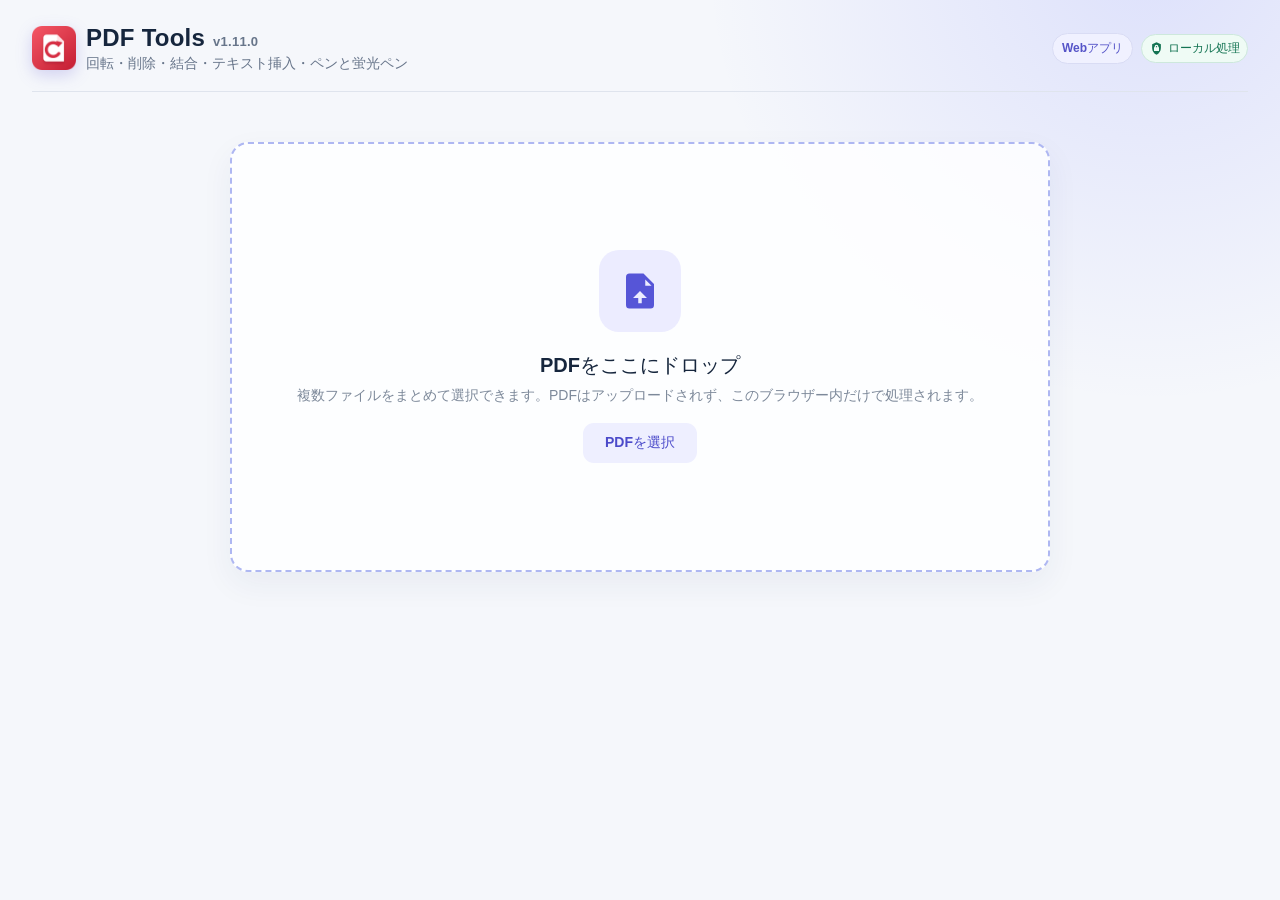
==== index.html @ 65c55e87 "テキストを置いたあとでも文字サイズを変えられるようにした これまで文字サイズのつまみは、次に置くテキストの既定値を変えるだけで、 すでに置いたテキストには効かなかった。「選択」で既存のテキストを選んで" ====
<!doctype html>
<html lang="ja">
  <head>
    <meta charset="utf-8">
    <meta name="viewport" content="width=device-width, initial-scale=1">
    <meta name="description" content="PDFの回転・ページ削除・並べ替え・結合と、テキストの挿入や線の描き込みを、ブラウザー内だけで行える無料Webアプリです。">
    <meta name="theme-color" content="#f5f7fb">
    <title>PDF 回転・削除・結合・書き込み</title>
    <link rel="icon" href="icons/icon.svg" type="image/svg+xml">
    <link rel="manifest" href="app.webmanifest">
    <link rel="stylesheet" href="editor.css">
  </head>
  <body>
    <main class="app">
      <header class="app-header">
        <div class="brand">
          <img src="icons/icon-48.png" width="44" height="44" alt="">
          <div>
            <h1><span>PDF Tools</span><span id="app-version" class="app-version">v1.11.0</span></h1>
            <p>回転・削除・結合・テキスト挿入・ペンと蛍光ペン</p>
          </div>
        </div>
        <div class="header-badges">
          <span class="tab-badge">Webアプリ</span>
          <span class="local-badge" title="PDFは外部へ送信されません">
            <svg viewBox="0 0 24 24" aria-hidden="true">
              <path d="M12 2 5 5v6c0 4.7 2.9 9 7 11 4.1-2 7-6.3 7-11V5l-7-3Zm0 4a3 3 0 0 1 3 3v1h1v6H8v-6h1V9a3 3 0 0 1 3-3Zm0 2a1 1 0 0 0-1 1v1h2V9a1 1 0 0 0-1-1Z"/>
            </svg>
            ローカル処理
          </span>
        </div>
      </header>

      <section id="boot-notice" class="boot-notice" role="alert" hidden>
        <div class="boot-notice-icon" aria-hidden="true">
          <svg viewBox="0 0 24 24">
            <path d="M12 2 1 21h22L12 2Zm0 5 7.5 12h-15L12 7Zm-1 4v4h2v-4h-2Zm0 5v2h2v-2h-2Z"/>
          </svg>
        </div>
        <h2 id="boot-notice-title">このままでは操作できません</h2>
        <p id="boot-notice-message">
          index.html をファイルとして直接開いているため、ブラウザーの制限（CORS）で
          このアプリのスクリプトが読み込めず、ドロップとボタンが反応しません。
          ローカルサーバー経由で開いてください。
        </p>
        <ol class="boot-notice-steps">
          <li>このフォルダーにある <code>start.cmd</code> をダブルクリックします。</li>
          <li>ブラウザーが <code>http://127.0.0.1:8000/</code> で自動的に開きます。</li>
        </ol>
        <p class="boot-notice-alt">
          Windows以外や手動で起動する場合は、このフォルダーで
          <code>python3 serve.py</code> を実行してください。
        </p>
      </section>

      <section id="drop-zone" class="drop-zone" tabindex="0" role="button" aria-label="PDFファイルを選択">
        <input id="file-input" type="file" accept="application/pdf,.pdf" multiple hidden>
        <div class="drop-icon" aria-hidden="true">
          <svg viewBox="0 0 24 24">
            <path d="M14 2H6a2 2 0 0 0-2 2v16a2 2 0 0 0 2 2h12a2 2 0 0 0 2-2V8l-6-6Zm1 3.4L18.6 9H15V5.4ZM12 12l4 4h-3v3h-2v-3H8l4-4Z"/>
          </svg>
        </div>
        <strong>PDFをここにドロップ</strong>
        <span>複数ファイルをまとめて選択できます。PDFはアップロードされず、このブラウザー内だけで処理されます。</span>
        <button id="choose-button" class="secondary-button" type="button">PDFを選択</button>
      </section>

      <section id="editor" class="editor" hidden>
        <div class="workspace-layout">
          <aside class="editor-sidebar">
            <section class="files-section" aria-labelledby="files-title">
              <div class="section-heading">
                <div>
                  <h2 id="files-title">結合するPDF</h2>
                  <p>上から順に連結します。ドラッグまたは矢印で並べ替え、ダブルクリックで1ページ目を開けます</p>
                </div>
                <button id="add-files-button" class="add-button" type="button">
                  <span aria-hidden="true">＋</span> 追加
                </button>
              </div>
              <div id="file-list" class="file-list" aria-label="結合するPDFの順番"></div>
            </section>

            <div class="save-panel">
              <button id="save-button" class="save-button" type="button">
                <svg viewBox="0 0 24 24" aria-hidden="true">
                  <path d="M5 20h14v-2H5v2ZM19 9h-4V3H9v6H5l7 7 7-7Z"/>
                </svg>
                <span id="save-label">編集後のPDFを保存</span>
              </button>
              <p class="privacy-note">元ファイルは変更されません。処理はこの端末内だけで行われます。</p>
            </div>
          </aside>

          <section class="pages-section" aria-labelledby="pages-title">
            <div class="section-heading pages-heading">
              <div>
                <h2 id="pages-title">ページ編集</h2>
                <p>クリックで複数選択、上部のグリップをドラッグしてページ順を変更、ダブルクリックでページを開いて編集できます</p>
              </div>
              <span id="page-count" class="page-count"></span>
            </div>

            <div class="selection-toolbar">
              <span id="selected-count">選択なし</span>
              <div class="selection-actions">
                <button id="select-all-button" class="toolbar-button" type="button">すべて選択</button>
                <button id="clear-selection-button" class="toolbar-button" type="button" disabled>解除</button>
                <button id="undo-delete-button" class="toolbar-button undo" type="button" hidden>削除を戻す</button>
                <button id="delete-selected-button" class="delete-button" type="button" disabled>
                  <svg viewBox="0 0 24 24" aria-hidden="true">
                    <path d="M7 21a2 2 0 0 1-2-2V7h14v12a2 2 0 0 1-2 2H7ZM9 17h2V10H9v7Zm4 0h2V10h-2v7Zm3.5-13-1-1h-7l-1 1H4v2h16V4h-3.5Z"/>
                  </svg>
                  選択ページを削除
                </button>
              </div>
            </div>

            <div id="page-grid" class="page-grid" aria-label="PDFのページ一覧"></div>
          </section>
        </div>
      </section>

      <div id="page-editor" class="page-editor" role="dialog" aria-modal="true" aria-labelledby="page-editor-title" hidden>
        <div class="page-editor-panel">
          <header class="page-editor-header">
            <div class="page-editor-heading">
              <h2 id="page-editor-title">ページ編集</h2>
              <p id="page-editor-subtitle"></p>
            </div>
            <div class="page-editor-header-actions">
              <button id="page-editor-mode" class="mode-button" type="button" aria-pressed="false">編集モードにする</button>
              <button id="page-editor-close" class="page-editor-close" type="button" aria-label="閉じる">✕</button>
            </div>
          </header>

          <div id="page-editor-toolbar" class="page-editor-toolbar" hidden>
            <div class="tool-group" role="group" aria-label="選択">
              <button class="tool-button" type="button" data-tool="select" aria-pressed="false">選択</button>
            </div>
            <div class="tool-set" role="group" aria-labelledby="tool-set-text">
              <span class="tool-set-label" id="tool-set-text">テキスト</span>
              <button class="tool-button" type="button" data-tool="text" aria-pressed="false" aria-label="クリックした位置にテキストを挿入する">挿入</button>
              <button class="tool-button" type="button" data-tool="arrow" aria-pressed="false" aria-label="選んだテキストから指し示す矢印を追加する">
                <svg class="tool-icon" viewBox="0 0 24 24" aria-hidden="true">
                  <path class="stroke-sample" d="M4 20 17.5 6.5M17.5 6.5H11M17.5 6.5V13"/>
                </svg>
                矢印を追加
              </button>
            </div>
            <div class="tool-set" role="group" aria-labelledby="tool-set-pen">
              <span class="tool-set-label" id="tool-set-pen">ペン</span>
              <button class="tool-button" type="button" data-tool="pen" aria-pressed="true" aria-label="ペンでなぞって描く">
                <svg class="tool-icon" viewBox="0 0 24 24" aria-hidden="true">
                  <path class="stroke-sample" d="M3 14q3-6 6 0t6 0 6 0"/>
                </svg>
                フリー
              </button>
              <button class="tool-button" type="button" data-tool="line" aria-pressed="false" aria-label="ペンで直線を描く">
                <svg class="tool-icon" viewBox="0 0 24 24" aria-hidden="true">
                  <path class="stroke-sample" d="M3 18 21 6"/>
                </svg>
                直線
              </button>
            </div>
            <div class="tool-set marker-set" role="group" aria-labelledby="tool-set-marker">
              <span class="tool-set-label" id="tool-set-marker">蛍光ペン</span>
              <button class="tool-button" type="button" data-tool="marker" aria-pressed="false" aria-label="蛍光ペンでなぞって塗る">
                <svg class="tool-icon" viewBox="0 0 24 24" aria-hidden="true">
                  <path class="stroke-sample marker-sample" d="M3 13q3-4 6 0t6 0 6 0"/>
                </svg>
                フリー
              </button>
              <button class="tool-button" type="button" data-tool="marker-line" aria-pressed="false" aria-label="蛍光ペンで直線を引く">
                <svg class="tool-icon" viewBox="0 0 24 24" aria-hidden="true">
                  <path class="stroke-sample marker-sample" d="M3 17 21 7"/>
                </svg>
                直線
              </button>
            </div>
            <label class="tool-field">
              <span>色</span>
              <input id="annotation-color" type="color" value="#1d4ed8">
            </label>
            <label class="tool-field">
              <span id="annotation-thickness-label">ペンの太さ</span>
              <input id="annotation-thickness" type="range" min="1" max="16" step="1" value="3">
              <output id="annotation-thickness-value">3</output>
            </label>
            <label class="tool-field">
              <span>文字サイズ</span>
              <input id="annotation-font-size" type="range" min="8" max="72" step="1" value="18">
              <output id="annotation-font-size-value">18</output>
            </label>
            <div class="tool-group">
              <button id="annotation-undo" class="tool-button" type="button">元に戻す</button>
              <button id="annotation-delete" class="tool-button" type="button">選択を削除</button>
              <button id="annotation-clear" class="tool-button" type="button">すべて消去</button>
            </div>
          </div>

          <div id="page-editor-stage" class="page-editor-stage">
            <div id="page-editor-surface" class="page-editor-surface">
              <canvas id="page-editor-canvas"></canvas>
              <canvas id="annotation-canvas" class="annotation-canvas"></canvas>
              <textarea id="annotation-text-input" class="annotation-text-input" spellcheck="false" wrap="off" aria-label="挿入するテキスト" hidden></textarea>
            </div>
          </div>

          <footer class="page-editor-footer">
            <p id="page-editor-hint" class="page-editor-hint"></p>
            <div class="page-editor-actions">
              <div class="zoom-group" role="group" aria-label="表示倍率">
                <button id="page-zoom-out" class="tool-button" type="button" aria-label="縮小">－</button>
                <span id="page-zoom-value" class="zoom-value">100%</span>
                <button id="page-zoom-in" class="tool-button" type="button" aria-label="拡大">＋</button>
                <button id="page-zoom-fit" class="tool-button" type="button">全体表示</button>
                <span class="zoom-hint">Ctrl+ホイールで拡大縮小 ・ 右ドラッグで移動</span>
              </div>
              <button id="page-editor-previous" class="tool-button" type="button">前のページ</button>
              <button id="page-editor-next" class="tool-button" type="button">次のページ</button>
              <button id="page-editor-done" class="done-button" type="button">編集を終える</button>
            </div>
          </footer>
        </div>
      </div>

      <div id="status" class="status" role="status" aria-live="polite"></div>
    </main>

    <!--
      このスクリプトだけは、他のスクリプトが読み込めない状況でも動く必要があるため
      インラインの通常スクリプトとして書いている。file:// で直接開いた場合、
      ブラウザーは type="module" のスクリプトを CORS で拒否するため、
      アプリ本体は起動できず画面が無反応になる。その状況を利用者へ知らせる。
    -->
    <script>
      (function () {
        function showNotice(title, message) {
          var notice = document.querySelector("#boot-notice");
          if (!notice || window.pdfToolsReady) {
            return;
          }
          if (title) {
            notice.querySelector("#boot-notice-title").textContent = title;
          }
          if (message) {
            notice.querySelector("#boot-notice-message").textContent = message;
          }
          var dropZone = document.querySelector("#drop-zone");
          if (dropZone) {
            dropZone.hidden = true;
          }
          notice.hidden = false;
        }

        if (location.protocol === "file:") {
          showNotice();
          return;
        }

        window.addEventListener(
          "error",
          function (event) {
            var target = event.target;
            if (!target || target.tagName !== "SCRIPT" || target === document.currentScript) {
              return;
            }
            showNotice(
              "アプリを読み込めませんでした",
              "必要なスクリプトを読み込めませんでした。ファイルが揃っているか確認し、" +
                "ローカルサーバー経由で開き直してください。"
            );
          },
          true
        );
      })();
    </script>
    <script src="vendor/pdf-lib.min.js"></script>
    <script src="pdf-core.js"></script>
    <script type="module" src="editor.js"></script>
  </body>
</html>
---- editor.css ----
:root {
  color-scheme: light;
  font-family: "Segoe UI", "Yu Gothic UI", "Meiryo", sans-serif;
  color: #16263d;
  background: #f5f7fb;
  font-synthesis: none;
}

* {
  box-sizing: border-box;
}

[hidden] {
  display: none !important;
}

body {
  min-width: 720px;
  min-height: 100vh;
  margin: 0;
  overflow-x: hidden;
  font-size: 16px;
  background:
    radial-gradient(circle at 90% -5%, rgba(85, 98, 255, 0.15), transparent 30%),
    #f5f7fb;
}

button {
  font: inherit;
}

.app {
  width: min(1480px, 100%);
  min-height: 100vh;
  margin: 0 auto;
  padding: 24px 32px 48px;
}

.app-header,
.brand,
.header-badges,
.section-heading,
.file-row,
.file-actions,
.selection-toolbar,
.selection-actions,
.local-badge {
  display: flex;
  align-items: center;
}

.app-header {
  justify-content: space-between;
  gap: 12px;
  margin-bottom: 22px;
  padding-bottom: 18px;
  border-bottom: 1px solid #dfe4ed;
}

.brand {
  min-width: 0;
  gap: 10px;
}

.brand img {
  flex: 0 0 auto;
  filter: drop-shadow(0 5px 8px rgba(67, 57, 202, 0.2));
}

h1,
h2,
p {
  margin: 0;
}

h1 {
  display: flex;
  align-items: baseline;
  gap: 8px;
  font-size: 24px;
  line-height: 1.2;
  letter-spacing: 0.01em;
}

.app-version {
  color: #67758a;
  font-size: 13px;
  font-weight: 700;
  letter-spacing: 0.02em;
}

.brand p {
  margin-top: 2px;
  color: #67758a;
  font-size: 14px;
}

.header-badges {
  gap: 8px;
}

.tab-badge {
  padding: 6px 9px;
  border: 1px solid #d9dcf4;
  border-radius: 999px;
  color: #5554c8;
  background: #f0f1ff;
  font-size: 12px;
  font-weight: 800;
}

.local-badge {
  flex: 0 0 auto;
  gap: 4px;
  padding: 5px 7px;
  border: 1px solid #cde8dc;
  border-radius: 999px;
  color: #147453;
  background: #effbf5;
  font-size: 12px;
  font-weight: 700;
}

.local-badge svg {
  width: 15px;
  height: 15px;
  fill: currentColor;
}

.boot-notice {
  width: min(820px, 100%);
  margin: 50px auto 0;
  padding: 34px 38px 30px;
  border: 1px solid #f0c9a6;
  border-radius: 18px;
  background: #fffaf3;
  box-shadow: 0 12px 32px rgba(38, 48, 94, 0.06);
}

.boot-notice-icon {
  display: grid;
  width: 58px;
  height: 58px;
  margin-bottom: 18px;
  place-items: center;
  border-radius: 16px;
  color: #b76b12;
  background: #fdeacf;
}

.boot-notice-icon svg {
  width: 30px;
  height: 30px;
  fill: currentColor;
}

.boot-notice h2 {
  margin: 0 0 10px;
  font-size: 20px;
}

.boot-notice p {
  margin: 0;
  color: #5d6b7d;
  font-size: 14px;
  line-height: 1.75;
}

.boot-notice-steps {
  margin: 18px 0 0;
  padding-left: 22px;
  color: #16263d;
  font-size: 15px;
  line-height: 2;
}

.boot-notice-alt {
  margin-top: 18px;
  padding-top: 16px;
  border-top: 1px solid #f2ded0;
  font-size: 13px;
}

.boot-notice code {
  padding: 2px 7px;
  border-radius: 6px;
  background: #f3ece3;
  font-family: "Consolas", "Courier New", monospace;
  font-size: 0.95em;
}

.drop-zone {
  display: flex;
  width: min(820px, 100%);
  min-height: 430px;
  margin: 50px auto 0;
  padding: 46px 28px;
  flex-direction: column;
  align-items: center;
  justify-content: center;
  border: 2px dashed #aeb7f2;
  border-radius: 18px;
  outline: none;
  background: rgba(255, 255, 255, 0.82);
  box-shadow: 0 12px 32px rgba(38, 48, 94, 0.06);
  cursor: pointer;
  transition: border-color 150ms ease, background 150ms ease, transform 150ms ease;
}

.drop-zone:hover,
.drop-zone:focus-visible,
.drop-zone.dragging {
  border-color: #5857db;
  background: #fafaff;
}

.drop-zone.dragging {
  transform: scale(1.01);
}

.file-dragging .drop-zone {
  border-color: #5857db;
  background: #fafaff;
  box-shadow: 0 16px 44px rgba(67, 65, 201, 0.18);
}

.drop-icon {
  display: grid;
  width: 82px;
  height: 82px;
  margin-bottom: 20px;
  place-items: center;
  border-radius: 20px;
  color: #5655d7;
  background: #ececff;
}

.drop-icon svg {
  width: 42px;
  height: 42px;
  fill: currentColor;
}

.drop-zone strong {
  font-size: 20px;
}

.drop-zone > span {
  margin: 8px 0 18px;
  color: #7d899a;
  font-size: 14px;
}

.secondary-button,
.save-button {
  border: 0;
  border-radius: 11px;
  font-weight: 700;
  cursor: pointer;
}

.secondary-button {
  padding: 11px 22px;
  font-size: 14px;
  color: #4b4aca;
  background: #eeefff;
}

.secondary-button:hover {
  background: #e4e5ff;
}

.editor {
  animation: appear 180ms ease-out;
}

.workspace-layout {
  display: grid;
  grid-template-columns: 400px minmax(0, 1fr);
  align-items: start;
  gap: 24px;
}

.editor-sidebar {
  position: sticky;
  top: 20px;
  display: flex;
  max-height: calc(100vh - 40px);
  padding: 16px;
  flex-direction: column;
  gap: 16px;
  border: 1px solid #dfe4ed;
  border-radius: 16px;
  background: rgba(255, 255, 255, 0.84);
  box-shadow: 0 9px 28px rgba(31, 42, 79, 0.08);
  backdrop-filter: blur(8px);
}

@keyframes appear {
  from {
    opacity: 0;
    transform: translateY(4px);
  }
}

.files-section,
.pages-section {
  min-width: 0;
}

.section-heading {
  justify-content: space-between;
  gap: 10px;
  margin: 0 1px 8px;
}

.section-heading h2 {
  font-size: 17px;
  font-weight: 800;
}

.section-heading p {
  margin-top: 4px;
  color: #7a8799;
  font-size: 13px;
}

.add-button {
  flex: 0 0 auto;
  padding: 7px 10px;
  border: 1px solid #cfd3f5;
  border-radius: 9px;
  color: #4d4bc9;
  background: #f5f5ff;
  font-size: 13px;
  font-weight: 800;
  cursor: pointer;
}

.add-button:hover {
  border-color: #a9adee;
  background: #eaeaff;
}

.file-list {
  display: flex;
  max-height: calc(100vh - 260px);
  padding: 6px;
  flex-direction: column;
  gap: 6px;
  overflow-y: auto;
  border: 1px solid #dfe4ed;
  border-radius: 13px;
  background: #e9edf4;
}

.file-row {
  gap: 10px;
  min-height: 64px;
  padding: 9px;
  border: 1px solid #dce1ea;
  border-radius: 10px;
  background: #fff;
  box-shadow: 0 2px 7px rgba(31, 42, 79, 0.06);
  cursor: grab;
}

.file-row:active {
  cursor: grabbing;
}

.file-row.dragging {
  opacity: 0.5;
}

.file-row.drag-over {
  border-color: #6765e4;
  box-shadow: 0 0 0 2px rgba(103, 101, 228, 0.14);
}

.file-order {
  display: grid;
  width: 34px;
  height: 40px;
  flex: 0 0 auto;
  place-items: center;
  border-radius: 8px;
  color: #fff;
  background: linear-gradient(145deg, #ee5d65, #cb3644);
  font-size: 13px;
  font-weight: 900;
}

.file-info {
  min-width: 0;
  flex: 1;
}

.file-info strong,
.file-info span {
  display: block;
}

.file-info strong {
  overflow: hidden;
  font-size: 14px;
  text-overflow: ellipsis;
  white-space: nowrap;
}

.file-info span {
  margin-top: 3px;
  color: #7a8799;
  font-size: 12px;
}

.file-actions {
  flex: 0 0 auto;
  gap: 5px;
}

.file-action {
  display: grid;
  width: 36px;
  height: 36px;
  flex: 0 0 auto;
  place-items: center;
  border: 1px solid #d6dce7;
  border-radius: 9px;
  color: #35465f;
  background: #f7f9fc;
  box-shadow: 0 1px 3px rgba(31, 42, 79, 0.08);
  cursor: pointer;
  transition: border-color 120ms ease, color 120ms ease, background 120ms ease, transform 120ms ease;
}

.file-action svg {
  width: 18px;
  height: 18px;
  fill: currentColor;
}

.file-action:hover {
  border-color: #8e9bb0;
  color: #17263c;
  background: #fff;
  transform: translateY(-1px);
}

.file-action.remove:hover {
  border-color: #e6a7af;
  color: #c62e42;
  background: #fff0f2;
}

.file-action:disabled {
  border-color: #e5e8ee;
  color: #b8c0cc;
  background: #f4f6f8;
  box-shadow: none;
  opacity: 0.72;
  cursor: default;
  transform: none;
}

.pages-section {
  min-width: 0;
  margin-top: 0;
}

.pages-heading {
  margin: 2px 1px 10px;
}

.page-count {
  flex: 0 0 auto;
  padding: 5px 8px;
  border-radius: 999px;
  color: #5554ce;
  background: #e9eaff;
  font-size: 13px;
  font-weight: 800;
}

.selection-toolbar {
  position: sticky;
  top: 16px;
  z-index: 5;
  min-height: 36px;
  margin-bottom: 12px;
  padding: 8px 10px 8px 12px;
  justify-content: space-between;
  gap: 7px;
  border: 1px solid #e0e4ed;
  border-radius: 10px;
  background: #fff;
  box-shadow: 0 5px 16px rgba(31, 42, 79, 0.08);
}

#selected-count {
  flex: 0 0 auto;
  color: #68768a;
  font-size: 12px;
  font-weight: 800;
}

.selection-actions {
  min-width: 0;
  justify-content: flex-end;
  gap: 6px;
}

.toolbar-button,
.delete-button {
  min-height: 36px;
  padding: 7px 12px;
  border-radius: 7px;
  font-size: 12px;
  font-weight: 800;
  cursor: pointer;
}

.toolbar-button {
  border: 0;
  color: #5554c8;
  background: #f0f1ff;
}

.toolbar-button:hover {
  background: #e5e6ff;
}

.toolbar-button.undo {
  color: #247358;
  background: #e9f8f1;
}

.delete-button {
  display: inline-flex;
  align-items: center;
  gap: 3px;
  border: 0;
  color: #fff;
  background: #ce4353;
}

.delete-button:hover {
  background: #b93646;
}

.delete-button svg {
  width: 15px;
  height: 15px;
  fill: currentColor;
}

.toolbar-button:disabled,
.delete-button:disabled {
  opacity: 0.38;
  cursor: default;
}

.page-grid {
  display: grid;
  padding: 14px;
  grid-template-columns: repeat(auto-fill, minmax(240px, 1fr));
  align-items: start;
  gap: 10px;
  overflow: visible;
  border: 1px solid #dfe4ed;
  border-radius: 14px;
  background: #e9edf4;
}

.empty-pages {
  grid-column: 1 / -1;
  padding: 34px 20px;
  color: #778397;
  font-size: 13px;
  font-weight: 700;
  line-height: 1.6;
  text-align: center;
}

.page-card {
  min-width: 0;
  padding: 7px;
  border: 2px solid transparent;
  border-radius: 11px;
  background: #fff;
  box-shadow: 0 3px 9px rgba(31, 42, 79, 0.07);
  transition: border-color 120ms ease, box-shadow 120ms ease;
}

.page-card.selected {
  border-color: #6563e6;
  box-shadow: 0 5px 14px rgba(67, 65, 201, 0.2);
}

.preview-surface {
  position: relative;
  display: grid;
  width: 100%;
  height: 280px;
  overflow: hidden;
  place-items: center;
  border-radius: 7px;
  cursor: pointer;
  background:
    linear-gradient(135deg, rgba(255, 255, 255, 0.72), rgba(237, 240, 246, 0.72)),
    repeating-conic-gradient(#eef1f6 0 25%, #e8ecf3 0 50%) 50% / 12px 12px;
}

.preview-surface canvas {
  max-width: 100%;
  max-height: 100%;
  border: 1px solid #d8dde6;
  background: #fff;
  box-shadow: 0 4px 11px rgba(31, 42, 79, 0.16);
}

.preview-placeholder {
  display: flex;
  flex-direction: column;
  align-items: center;
  gap: 8px;
  color: #8d98a8;
  font-size: 12px;
}

.preview-placeholder::before {
  width: 23px;
  height: 23px;
  border: 3px solid #d8dce5;
  border-top-color: #5a58dd;
  border-radius: 50%;
  content: "";
  animation: spin 850ms linear infinite;
}

@keyframes spin {
  to {
    transform: rotate(360deg);
  }
}

.preview-error {
  padding: 10px;
  color: #ac3e4d;
  font-size: 12px;
  line-height: 1.45;
  text-align: center;
}

.page-angle {
  position: absolute;
  top: 6px;
  right: 6px;
  z-index: 1;
  padding: 3px 6px;
  border-radius: 6px;
  color: #fff;
  background: rgba(79, 77, 202, 0.92);
  box-shadow: 0 2px 6px rgba(31, 42, 79, 0.2);
  font-size: 11px;
  font-weight: 800;
}

.page-select {
  position: absolute;
  top: 6px;
  left: 6px;
  z-index: 2;
  display: grid;
  width: 30px;
  height: 30px;
  place-items: center;
  border: 1px solid #cbd1dc;
  border-radius: 7px;
  color: transparent;
  background: rgba(255, 255, 255, 0.92);
  box-shadow: 0 2px 7px rgba(31, 42, 79, 0.15);
  font-size: 16px;
  font-weight: 900;
  cursor: pointer;
}

.page-select:hover {
  border-color: #7775e7;
}

.page-card.selected .page-select {
  border-color: #5654d6;
  color: #fff;
  background: #5654d6;
}

.page-drag-handle {
  position: absolute;
  top: 7px;
  left: 50%;
  z-index: 3;
  display: grid;
  width: 46px;
  height: 30px;
  padding: 0;
  place-items: center;
  border: 1px solid #cbd1dc;
  border-radius: 8px;
  color: #53637a;
  background: rgba(255, 255, 255, 0.94);
  box-shadow: 0 2px 7px rgba(31, 42, 79, 0.15);
  cursor: grab;
  transform: translateX(-50%);
}

.page-drag-handle:hover {
  border-color: #d94a5c;
  color: #c92b40;
  background: #fff5f6;
}

.page-drag-handle:active {
  cursor: grabbing;
}

.page-drag-handle svg {
  width: 22px;
  height: 22px;
  fill: currentColor;
}

.page-card.page-dragging {
  opacity: 0.45;
}

.page-card.drag-before {
  box-shadow: -7px 0 0 #d62d42, 0 5px 14px rgba(31, 42, 79, 0.16);
}

.page-card.drag-after {
  box-shadow: 7px 0 0 #d62d42, 0 5px 14px rgba(31, 42, 79, 0.16);
}

.page-controls {
  display: grid;
  margin-top: 7px;
  grid-template-columns: 44px 1fr 44px;
  align-items: center;
  gap: 5px;
}

.page-number {
  min-width: 0;
  color: #334157;
  font-size: 14px;
  font-weight: 800;
  text-align: center;
}

.page-number small {
  display: block;
  margin-top: 1px;
  color: #8b95a4;
  font-size: 11px;
  font-weight: 600;
  overflow: hidden;
  text-overflow: ellipsis;
  white-space: nowrap;
}

.page-rotate {
  display: grid;
  width: 44px;
  height: 38px;
  place-items: center;
  border: 1px solid #d9ddea;
  border-radius: 8px;
  color: #504fca;
  background: #f7f7ff;
  font-size: 22px;
  font-weight: 700;
  line-height: 1;
  cursor: pointer;
}

.page-rotate:hover {
  border-color: #aaaef0;
  color: #fff;
  background: #5b59dc;
}

.page-rotate:focus-visible {
  outline: 2px solid #6866e7;
  outline-offset: 2px;
}

.save-button {
  display: flex;
  width: 100%;
  height: 48px;
  margin-top: 0;
  align-items: center;
  justify-content: center;
  gap: 8px;
  color: #fff;
  background: linear-gradient(135deg, #242f4a, #182238);
  box-shadow: 0 8px 18px rgba(24, 34, 56, 0.19);
  font-size: 14px;
}

.save-button:hover {
  background: linear-gradient(135deg, #303c58, #202b42);
}

.save-button:disabled,
.secondary-button:disabled,
.add-button:disabled,
.page-rotate:disabled {
  opacity: 0.58;
  cursor: wait;
}

.save-button svg {
  width: 19px;
  height: 19px;
  fill: currentColor;
}

.status {
  position: fixed;
  right: 24px;
  bottom: 22px;
  z-index: 30;
  display: none;
  /* 知らせるだけの表示なので、下にあるボタンの操作を邪魔しない。 */
  pointer-events: none;
  max-width: min(520px, calc(100vw - 48px));
  min-height: 0;
  padding: 10px 14px;
  border: 1px solid #bfe0d3;
  border-radius: 10px;
  color: #28775c;
  background: #f0fbf6;
  box-shadow: 0 7px 24px rgba(31, 42, 79, 0.15);
  font-size: 13px;
  font-weight: 700;
  text-align: left;
}

.status:not(:empty) {
  display: block;
}

.status.error {
  border-color: #efc8ce;
  color: #bd3948;
  background: #fff3f5;
}

.privacy-note {
  margin-top: 8px;
  color: #8b95a4;
  font-size: 11px;
  line-height: 1.45;
  text-align: center;
}

.save-panel {
  margin-top: auto;
}

::-webkit-scrollbar {
  width: 7px;
}

::-webkit-scrollbar-thumb {
  border: 2px solid transparent;
  border-radius: 999px;
  background: #b8c0ce;
  background-clip: content-box;
}

@media (max-width: 1050px) {
  body {
    min-width: 680px;
  }

  .app {
    padding: 20px 24px 40px;
  }

  .workspace-layout {
    grid-template-columns: 340px minmax(0, 1fr);
    gap: 18px;
  }

  .page-grid {
    grid-template-columns: repeat(auto-fill, minmax(205px, 1fr));
  }

  .preview-surface {
    height: 235px;
  }
}

@media (max-width: 780px) {
  body {
    min-width: 0;
  }

  .workspace-layout {
    display: block;
  }

  .editor-sidebar {
    position: static;
    max-height: none;
    margin-bottom: 18px;
  }

  .file-list {
    max-height: 210px;
  }

  .page-grid {
    grid-template-columns: repeat(2, minmax(0, 1fr));
  }
}

/* ページを開いて編集するモード */

.page-mark {
  position: absolute;
  bottom: 6px;
  left: 6px;
  z-index: 1;
  padding: 3px 7px;
  border-radius: 6px;
  color: #fff;
  background: rgba(19, 141, 108, 0.94);
  box-shadow: 0 2px 6px rgba(31, 42, 79, 0.2);
  font-size: 11px;
  font-weight: 800;
}

.page-edit {
  position: absolute;
  right: 6px;
  bottom: 6px;
  z-index: 2;
  padding: 6px 12px;
  border: 1px solid #cbd1dc;
  border-radius: 8px;
  color: #3c3ba9;
  background: rgba(255, 255, 255, 0.94);
  box-shadow: 0 2px 7px rgba(31, 42, 79, 0.15);
  font-size: 12px;
  font-weight: 800;
  cursor: pointer;
}

.page-edit:hover {
  border-color: #5654d6;
  color: #fff;
  background: #5654d6;
}

.page-edit:disabled {
  opacity: 0.55;
  cursor: wait;
}

.page-editor-open body {
  overflow: hidden;
}

.page-editor {
  position: fixed;
  z-index: 20;
  display: flex;
  /* ページを大きく見せたいので、周りの余白は縁取り程度にとどめる。 */
  padding: 8px;
  align-items: center;
  justify-content: center;
  background: rgba(17, 24, 43, 0.62);
  inset: 0;
}

.page-editor-panel {
  display: flex;
  /* 幅を制限すると、広い画面では左右に使えない帯が残ってしまう。 */
  width: 100%;
  height: 100%;
  flex-direction: column;
  overflow: hidden;
  border-radius: 16px;
  background: #f7f8fc;
  box-shadow: 0 24px 60px rgba(15, 22, 43, 0.35);
}

.page-editor-header {
  display: flex;
  padding: 14px 18px;
  align-items: center;
  justify-content: space-between;
  gap: 14px;
  border-bottom: 1px solid #dfe4ed;
  background: #fff;
}

.page-editor-heading h2 {
  font-size: 17px;
}

.page-editor-heading p {
  margin-top: 2px;
  color: #6c7a8e;
  font-size: 12px;
  font-weight: 600;
  overflow: hidden;
  text-overflow: ellipsis;
  white-space: nowrap;
}

.page-editor-header-actions {
  display: flex;
  flex: 0 0 auto;
  align-items: center;
  gap: 10px;
}

.mode-button {
  height: 38px;
  padding: 0 16px;
  border: 1px solid #4b49c9;
  border-radius: 9px;
  color: #fff;
  background: linear-gradient(135deg, #5b59dc, #4341bd);
  box-shadow: 0 6px 14px rgba(67, 65, 189, 0.24);
  font-size: 13px;
  font-weight: 800;
  cursor: pointer;
}

.mode-button[aria-pressed="true"] {
  border-color: #c8ccd8;
  color: #33405a;
  background: #eef0f6;
  box-shadow: none;
}

.page-editor-close {
  display: grid;
  width: 38px;
  height: 38px;
  place-items: center;
  border: 1px solid #d9ddea;
  border-radius: 9px;
  color: #4a586f;
  background: #fff;
  font-size: 16px;
  font-weight: 800;
  cursor: pointer;
}

.page-editor-close:hover {
  border-color: #d94a5c;
  color: #c92b40;
  background: #fff5f6;
}

.page-editor-toolbar {
  display: flex;
  /* 枠線に重ねたグループ見出しがはみ出す分、上を広めにとる。 */
  padding: 15px 18px 10px;
  flex-wrap: wrap;
  align-items: center;
  gap: 10px 18px;
  border-bottom: 1px solid #dfe4ed;
  background: #fff;
}

.tool-group {
  display: flex;
  align-items: center;
  gap: 6px;
}

.tool-button {
  display: inline-flex;
  height: 34px;
  padding: 0 12px;
  align-items: center;
  gap: 7px;
  border: 1px solid #d9ddea;
  border-radius: 8px;
  color: #33405a;
  background: #fff;
  font-size: 13px;
  font-weight: 700;
  cursor: pointer;
}

.tool-button:hover:not(:disabled) {
  border-color: #aaaef0;
  color: #3634ae;
  background: #f2f2ff;
}

.tool-button.active {
  border-color: #4b49c9;
  color: #fff;
  background: #5654d6;
}

.tool-button:disabled {
  opacity: 0.5;
  cursor: not-allowed;
}

.tool-field {
  display: flex;
  align-items: center;
  gap: 7px;
  color: #4a586f;
  font-size: 12px;
  font-weight: 700;
}

.tool-field input[type="color"] {
  width: 38px;
  height: 30px;
  padding: 2px;
  border: 1px solid #d9ddea;
  border-radius: 7px;
  background: #fff;
  cursor: pointer;
}

.tool-field input[type="range"] {
  width: 96px;
  accent-color: #5654d6;
}

.tool-field output {
  min-width: 22px;
  color: #33405a;
  font-variant-numeric: tabular-nums;
  text-align: right;
}

.page-editor-stage {
  display: flex;
  flex: 1 1 auto;
  padding: 12px;
  overflow: auto;
  background:
    linear-gradient(135deg, rgba(255, 255, 255, 0.6), rgba(233, 237, 244, 0.6)),
    repeating-conic-gradient(#eef1f6 0 25%, #e6eaf2 0 50%) 50% / 16px 16px;
}

.page-editor-surface {
  position: relative;
  flex: 0 0 auto;
  /* 拡大して枠から溢れたときに端が切れないよう、marginで中央へ寄せる。 */
  margin: auto;
  line-height: 0;
  box-shadow: 0 10px 26px rgba(31, 42, 79, 0.22);
}

.page-editor-surface canvas {
  display: block;
}

/* 背景の白はページ側だけに付ける。書き込み用のキャンバスに付けると、
   同じ大きさで上に重なるためページの内容が隠れてしまう。 */
#page-editor-canvas {
  background: #fff;
}

.annotation-canvas {
  position: absolute;
  top: 0;
  left: 0;
  pointer-events: none;
}

/* 右ドラッグで動かしている間は、どの道具を選んでいても掴んだ形にする。
   道具ごとのカーソル指定より強い指定にするため、階層を重ねている。 */
.page-editor-stage.panning,
.page-editor-stage.panning .page-editor-surface,
.page-editor-stage.panning .annotation-canvas.interactive,
.page-editor-stage.panning .annotation-canvas.interactive[data-tool="select"],
.page-editor-stage.panning .annotation-canvas.interactive[data-tool="text"],
.page-editor-stage.panning .annotation-canvas.interactive[data-tool="arrow"] {
  cursor: grabbing;
}

.annotation-canvas.interactive {
  pointer-events: auto;
  touch-action: none;
  cursor: crosshair;
}

.annotation-canvas.interactive[data-tool="select"] {
  cursor: default;
}

.annotation-canvas.interactive[data-tool="text"] {
  cursor: text;
}

.annotation-canvas.interactive[data-tool="arrow"] {
  cursor: alias;
}

.annotation-text-input {
  position: absolute;
  top: 0;
  left: 0;
  z-index: 2;
  margin: 0;
  border: 0;
  outline: 2px dashed #5654d6;
  background: rgba(255, 255, 255, 0.72);
  box-sizing: border-box;
  overflow: hidden;
  resize: none;
  white-space: pre;
  transform-origin: 0 0;
}

.page-editor-footer {
  display: flex;
  padding: 12px 18px;
  flex-wrap: wrap;
  align-items: center;
  justify-content: space-between;
  gap: 10px 16px;
  border-top: 1px solid #dfe4ed;
  background: #fff;
}

.page-editor-hint {
  flex: 1 1 260px;
  min-width: 0;
  color: #6c7a8e;
  font-size: 12px;
  font-weight: 600;
  line-height: 1.5;
}

.page-editor-actions {
  display: flex;
  flex-wrap: wrap;
  align-items: center;
  gap: 8px;
}

.zoom-group {
  display: flex;
  align-items: center;
  gap: 6px;
  margin-right: 6px;
}

.zoom-value {
  min-width: 50px;
  color: #33405a;
  font-size: 12px;
  font-weight: 800;
  font-variant-numeric: tabular-nums;
  text-align: center;
}

.done-button {
  height: 34px;
  padding: 0 18px;
  border: 0;
  border-radius: 8px;
  color: #fff;
  background: linear-gradient(135deg, #242f4a, #182238);
  box-shadow: 0 6px 14px rgba(24, 34, 56, 0.2);
  font-size: 13px;
  font-weight: 800;
  cursor: pointer;
}

.done-button:hover {
  background: linear-gradient(135deg, #303c58, #202b42);
}

/* ページ編集中は、右下に並ぶ操作ボタンへ重ならないよう左側へ寄せる。 */
.page-editor-open .status {
  right: auto;
  left: 24px;
}

/* どのボタンがどちらの道具のものか一目で分かるよう、枠で囲んで
   見出しを枠線の上に重ねる。小さな文字を横に置くだけでは、隣の
   グループのボタンと見分けがつきにくい。 */
.tool-set {
  position: relative;
  display: flex;
  align-items: center;
  gap: 6px;
  padding: 7px 8px;
  border: 1px solid #d3d9e6;
  border-radius: 11px;
  background: #fbfcfe;
}

.tool-set-label {
  position: absolute;
  top: -8px;
  left: 10px;
  padding: 0 6px;
  color: #33405a;
  /* ツールバーと同じ色を敷いて、枠線を途切れさせる。 */
  background: #fff;
  font-size: 12px;
  font-weight: 800;
  letter-spacing: 0.02em;
  white-space: nowrap;
}

/* 蛍光ペン側は色でも区別できるようにする。 */
.marker-set {
  border-color: #e8ca6a;
  background: #fffcf0;
}

.marker-set .tool-set-label {
  color: #7a5c00;
}

.marker-set .tool-button.active {
  border-color: #b08900;
  color: #4a3a00;
  background: #ffe14d;
}

/* 何が描かれるかを、そのまま形で見せる。 */
.tool-icon {
  width: 22px;
  height: 22px;
  flex: 0 0 auto;
}

.stroke-sample {
  fill: none;
  stroke: currentColor;
  stroke-width: 2.2;
  stroke-linecap: round;
}

.marker-sample {
  stroke-width: 6;
  stroke-linecap: butt;
  opacity: 0.5;
}

.zoom-hint {
  color: #8b95a4;
  font-size: 11px;
  font-weight: 700;
  white-space: nowrap;
}
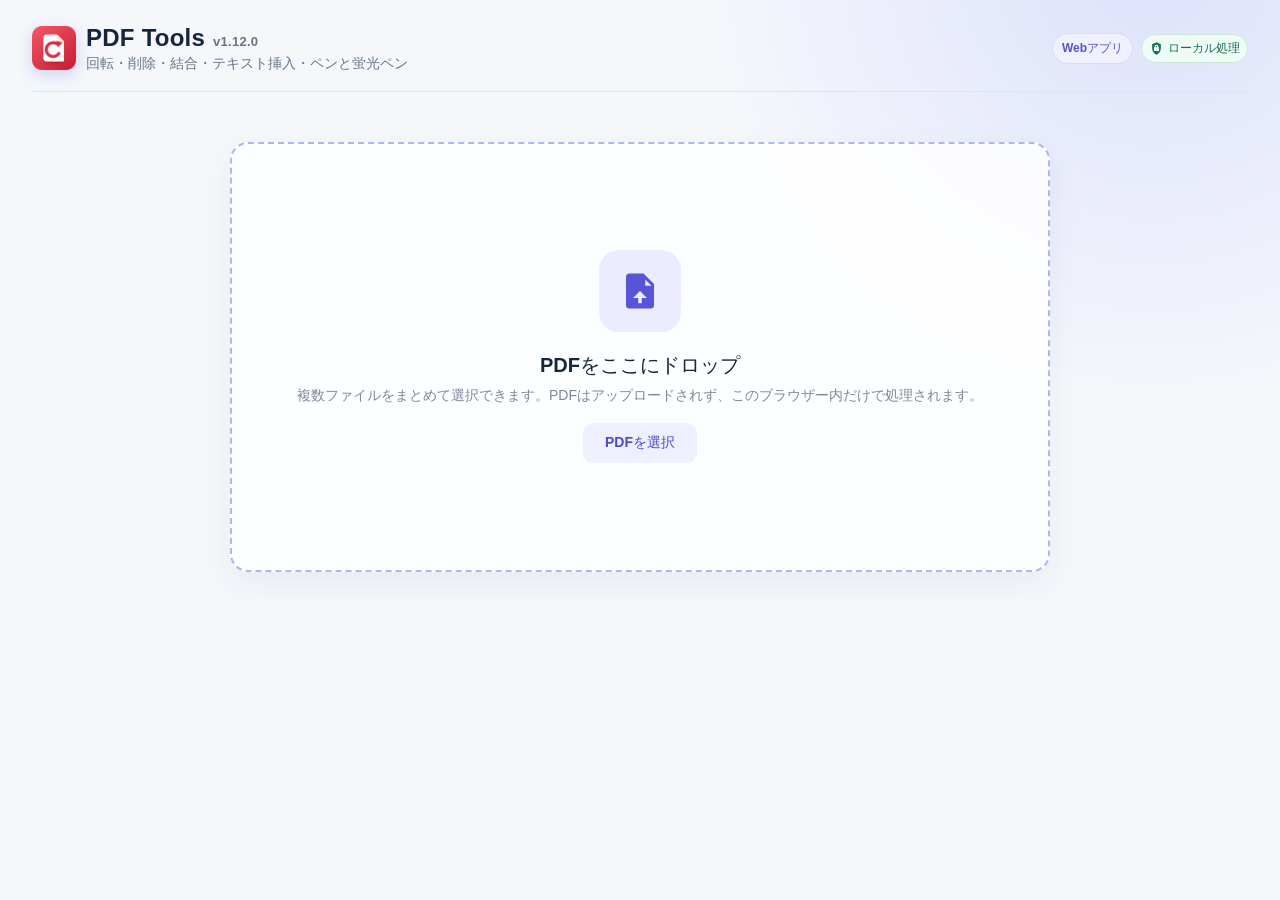
==== commit 6ffb2865: "テキストを置いたあとでも色を変えられるようにした 文字サイズと同じ理由で、色のつまみもすでに置いたテキストには効かな かった。「選択」で既存のテキストを選んでいるときは、そのテキストへ その場で反映す" ====
--- a/index.html
+++ b/index.html
@@ -16,7 +16,7 @@
         <div class="brand">
           <img src="icons/icon-48.png" width="44" height="44" alt="">
           <div>
-            <h1><span>PDF Tools</span><span id="app-version" class="app-version">v1.11.0</span></h1>
+            <h1><span>PDF Tools</span><span id="app-version" class="app-version">v1.12.0</span></h1>
             <p>回転・削除・結合・テキスト挿入・ペンと蛍光ペン</p>
           </div>
         </div>
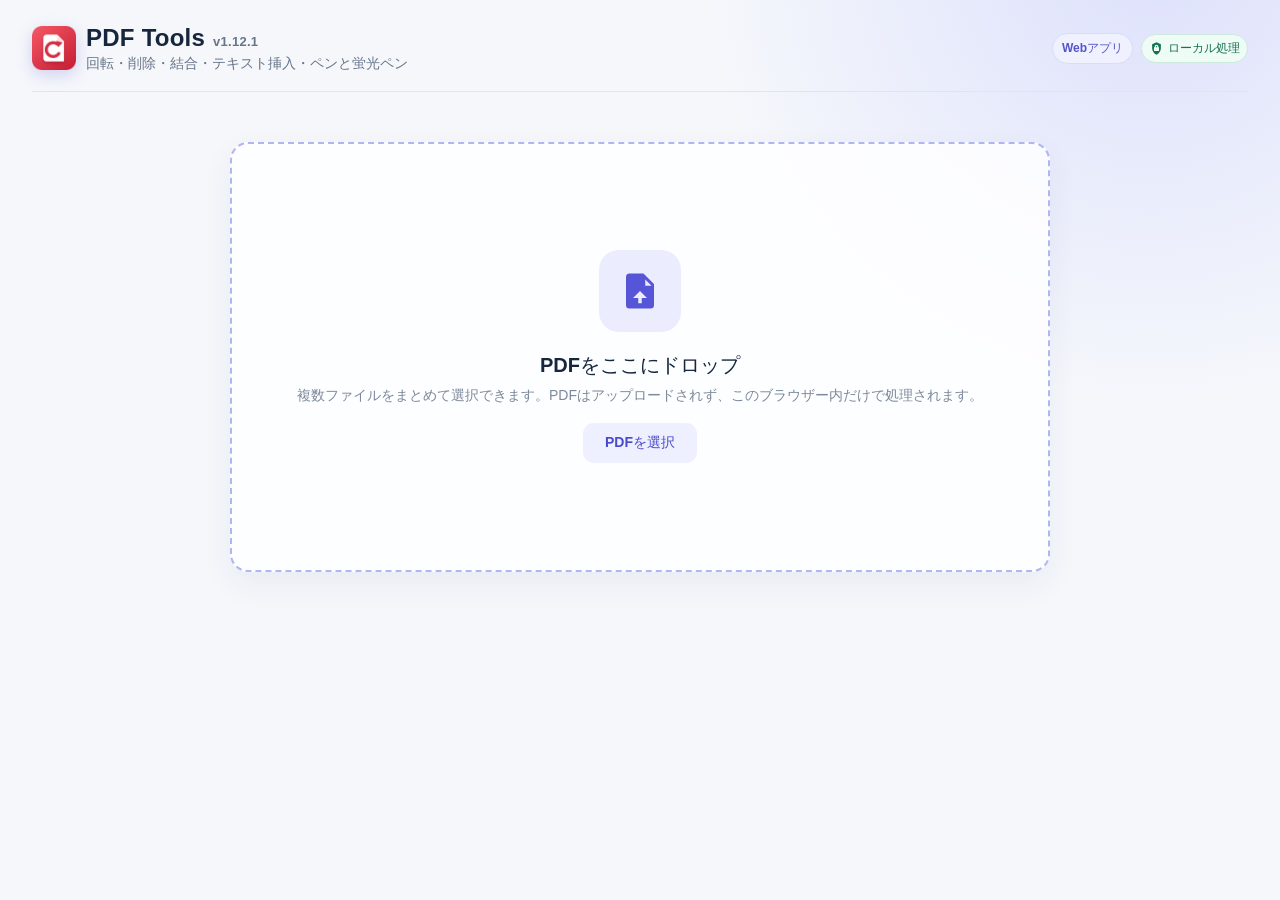
==== commit 1cb3cfdb: "矢印の先端を掴んで動かすと、コピーが増えていた不具合を直した 「矢印を追加」ツールは、ドラッグを始めた場所に関わらず必ず新しい矢印を 作る仕様にしていた。既存の矢印の先端をつまんで動かそうとしても、そ" ====
--- a/index.html
+++ b/index.html
@@ -16,7 +16,7 @@
         <div class="brand">
           <img src="icons/icon-48.png" width="44" height="44" alt="">
           <div>
-            <h1><span>PDF Tools</span><span id="app-version" class="app-version">v1.12.0</span></h1>
+            <h1><span>PDF Tools</span><span id="app-version" class="app-version">v1.12.1</span></h1>
             <p>回転・削除・結合・テキスト挿入・ペンと蛍光ペン</p>
           </div>
         </div>
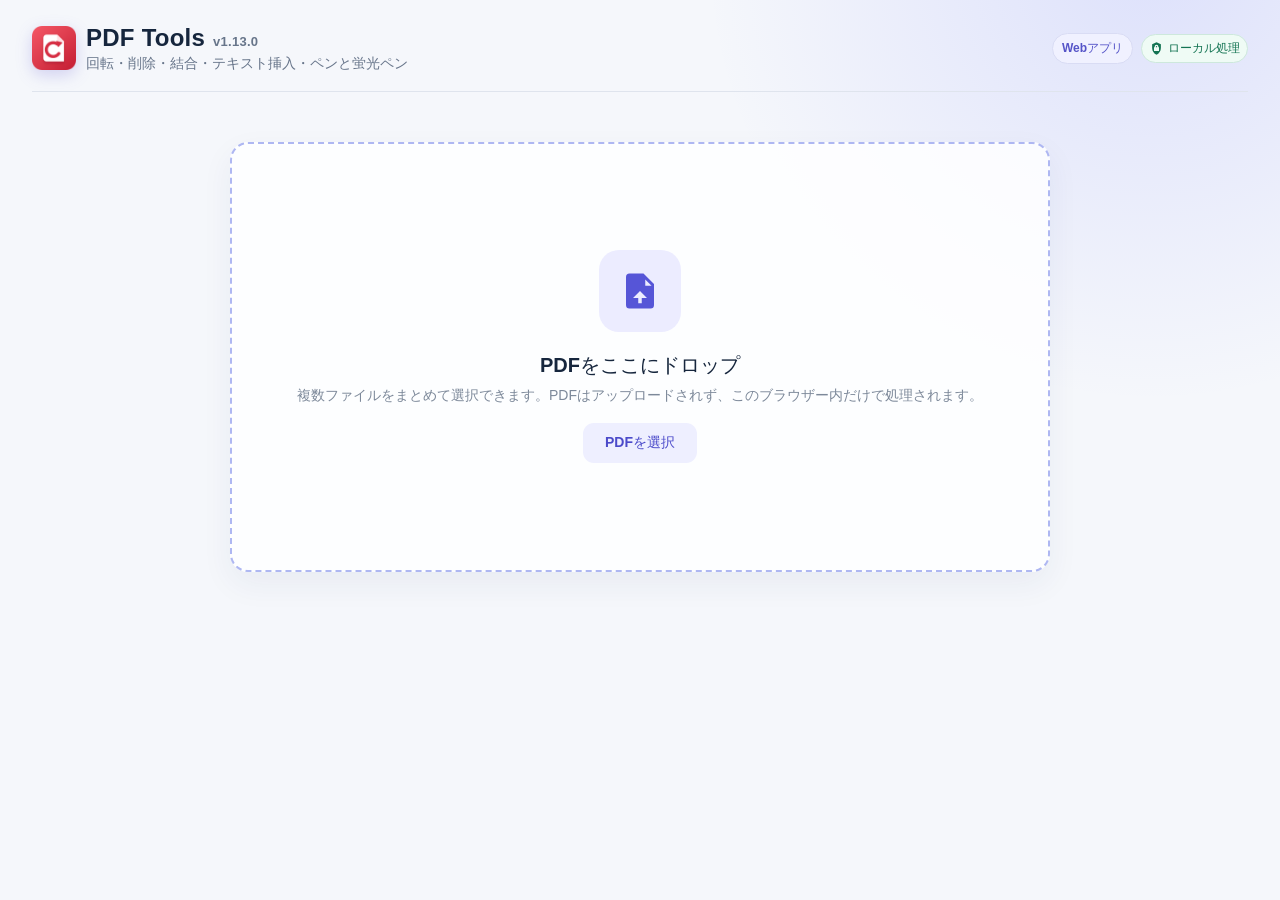
==== commit e4464967: "編集内容を自動保存し、画面の再読み込み後に復元できるようにする 読み込んだPDF・ページ順・回転・書き込みを操作のたびにIndexedDBへ保存し、 起動時に前回の編集内容があれば復元バナーから続きを" ====
--- a/index.html
+++ b/index.html
@@ -16,7 +16,7 @@
         <div class="brand">
           <img src="icons/icon-48.png" width="44" height="44" alt="">
           <div>
-            <h1><span>PDF Tools</span><span id="app-version" class="app-version">v1.12.1</span></h1>
+            <h1><span>PDF Tools</span><span id="app-version" class="app-version">v1.13.0</span></h1>
             <p>回転・削除・結合・テキスト挿入・ペンと蛍光ペン</p>
           </div>
         </div>
@@ -53,6 +53,22 @@
         </p>
       </section>
 
+      <section id="session-restore" class="session-restore" role="alertdialog" aria-live="polite" hidden>
+        <div class="session-restore-icon" aria-hidden="true">
+          <svg viewBox="0 0 24 24">
+            <path d="M12 5V2L7 6l5 4V7a5 5 0 1 1-5 5H5a7 7 0 1 0 7-7Z"/>
+          </svg>
+        </div>
+        <div class="session-restore-body">
+          <strong>前回の編集内容があります</strong>
+          <p id="session-restore-summary"></p>
+        </div>
+        <div class="session-restore-actions">
+          <button id="session-restore-discard" class="secondary-button" type="button">破棄する</button>
+          <button id="session-restore-apply" class="save-button session-restore-apply" type="button">復元する</button>
+        </div>
+      </section>
+
       <section id="drop-zone" class="drop-zone" tabindex="0" role="button" aria-label="PDFファイルを選択">
         <input id="file-input" type="file" accept="application/pdf,.pdf" multiple hidden>
         <div class="drop-icon" aria-hidden="true">
@@ -193,9 +209,24 @@
               <output id="annotation-font-size-value">18</output>
             </label>
             <div class="tool-group">
-              <button id="annotation-undo" class="tool-button" type="button">元に戻す</button>
+              <button id="annotation-undo" class="tool-button" type="button" title="元に戻す (Ctrl+Z)" aria-label="直前の書き込み操作を元に戻す (Ctrl+Z)">
+                <svg class="tool-icon" viewBox="0 0 24 24" aria-hidden="true">
+                  <path class="stroke-sample" d="M9 14 4 9l5-5"/>
+                  <path class="stroke-sample" d="M4 9h10a6 6 0 1 1 0 12h-3"/>
+                </svg>
+                元に戻す
+              </button>
               <button id="annotation-delete" class="tool-button" type="button">選択を削除</button>
-              <button id="annotation-clear" class="tool-button" type="button">すべて消去</button>
+              <button id="annotation-clear" class="tool-button" type="button" aria-label="このページの書き込みをすべて消去する">
+                <svg class="tool-icon" viewBox="0 0 24 24" aria-hidden="true">
+                  <path class="stroke-sample" d="M4 7h16"/>
+                  <path class="stroke-sample" d="M9 7V4h6v3"/>
+                  <path class="stroke-sample" d="M6 7l1 13h10l1-13"/>
+                  <path class="stroke-sample" d="M10 11v6"/>
+                  <path class="stroke-sample" d="M14 11v6"/>
+                </svg>
+                すべて消去
+              </button>
             </div>
           </div>
 
--- a/editor.css
+++ b/editor.css
@@ -187,6 +187,65 @@
   background: #f3ece3;
   font-family: "Consolas", "Courier New", monospace;
   font-size: 0.95em;
+}
+
+.session-restore {
+  display: flex;
+  width: min(820px, 100%);
+  margin: 50px auto 0;
+  padding: 20px 24px;
+  align-items: center;
+  gap: 16px;
+  border: 1px solid #d9dcf4;
+  border-radius: 16px;
+  background: #f4f4ff;
+  box-shadow: 0 12px 32px rgba(38, 48, 94, 0.06);
+}
+
+.session-restore-icon {
+  display: grid;
+  flex: 0 0 auto;
+  width: 44px;
+  height: 44px;
+  place-items: center;
+  border-radius: 12px;
+  color: #4b4aca;
+  background: #e4e5ff;
+}
+
+.session-restore-icon svg {
+  width: 24px;
+  height: 24px;
+  fill: currentColor;
+}
+
+.session-restore-body {
+  flex: 1 1 auto;
+  min-width: 0;
+}
+
+.session-restore-body strong {
+  display: block;
+  margin-bottom: 2px;
+  font-size: 15px;
+}
+
+.session-restore-body p {
+  color: #5d6b7d;
+  font-size: 13px;
+}
+
+.session-restore-actions {
+  display: flex;
+  flex: 0 0 auto;
+  gap: 10px;
+}
+
+.session-restore-apply {
+  width: auto;
+  height: auto;
+  padding: 11px 22px;
+  margin-top: 0;
 }
 
 .drop-zone {
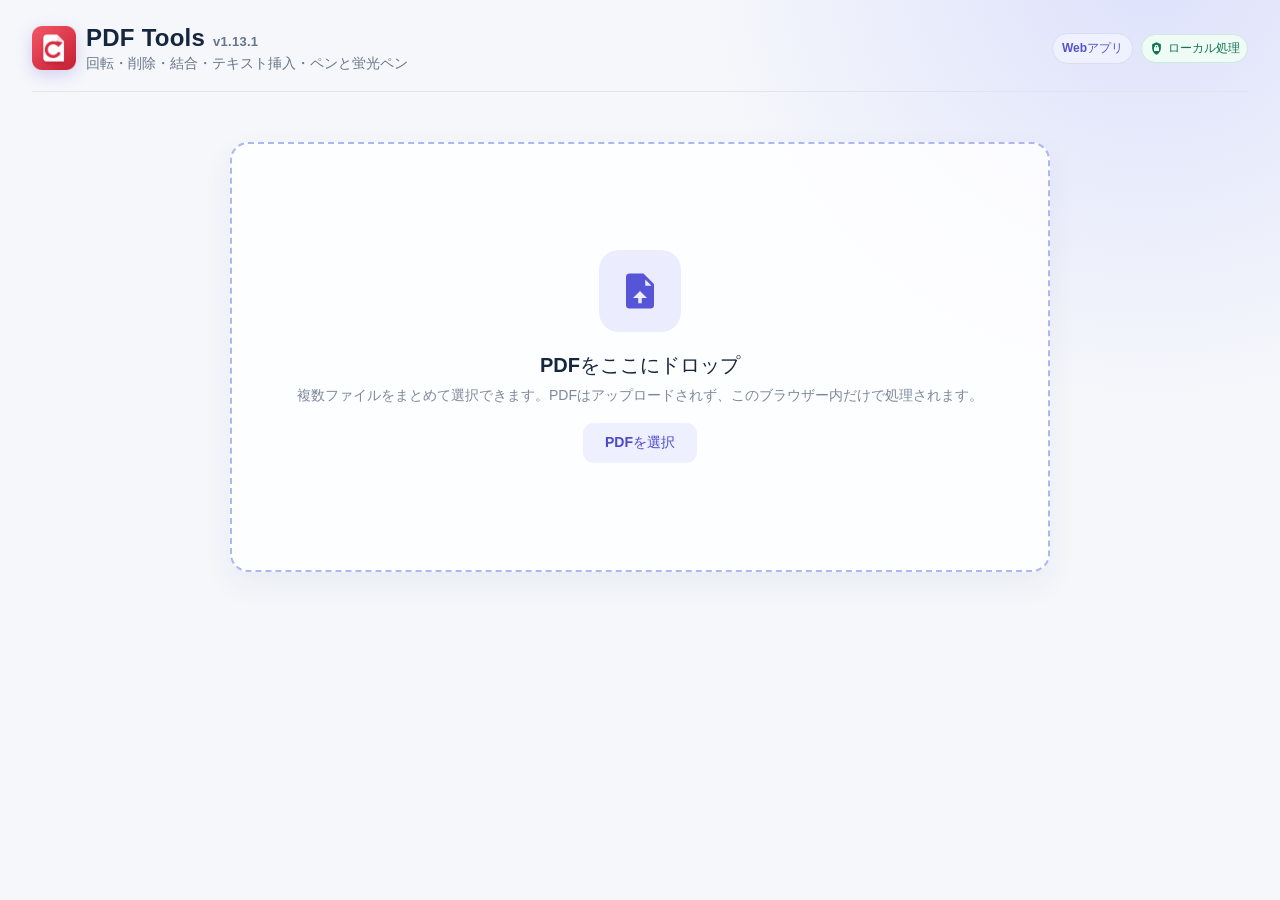
==== commit 8ab257e1: "Service WorkerのCACHE_NAMEを更新し、復元バナーの表示変更を反映させる 前回、index.html と editor.css を変更したのに CACHE_NAME を上げ忘れてお" ====
--- a/index.html
+++ b/index.html
@@ -16,7 +16,7 @@
         <div class="brand">
           <img src="icons/icon-48.png" width="44" height="44" alt="">
           <div>
-            <h1><span>PDF Tools</span><span id="app-version" class="app-version">v1.13.0</span></h1>
+            <h1><span>PDF Tools</span><span id="app-version" class="app-version">v1.13.1</span></h1>
             <p>回転・削除・結合・テキスト挿入・ペンと蛍光ペン</p>
           </div>
         </div>
@@ -64,8 +64,18 @@
           <p id="session-restore-summary"></p>
         </div>
         <div class="session-restore-actions">
-          <button id="session-restore-discard" class="secondary-button" type="button">破棄する</button>
-          <button id="session-restore-apply" class="save-button session-restore-apply" type="button">復元する</button>
+          <button id="session-restore-discard" class="secondary-button" type="button">
+            <svg viewBox="0 0 24 24" aria-hidden="true">
+              <path d="M6 19c0 1.1.9 2 2 2h8c1.1 0 2-.9 2-2V7H6v12zM19 4h-3.5l-1-1h-5l-1 1H5v2h14V4z"/>
+            </svg>
+            破棄する
+          </button>
+          <button id="session-restore-apply" class="save-button session-restore-apply" type="button">
+            <svg viewBox="0 0 24 24" aria-hidden="true">
+              <path d="M12 5V2L7 6l5 4V7a5 5 0 1 1-5 5H5a7 7 0 1 0 7-7Z"/>
+            </svg>
+            復元する
+          </button>
         </div>
       </section>
 
--- a/editor.css
+++ b/editor.css
@@ -241,7 +241,22 @@
   gap: 10px;
 }
 
-.session-restore-apply {
+.session-restore-actions button {
+  display: flex;
+  flex: 0 0 auto;
+  align-items: center;
+  gap: 7px;
+  white-space: nowrap;
+}
+
+.session-restore-actions button svg {
+  width: 17px;
+  height: 17px;
+  flex: 0 0 auto;
+  fill: currentColor;
+}
+
+.session-restore-apply.save-button {
   width: auto;
   height: auto;
   padding: 11px 22px;
